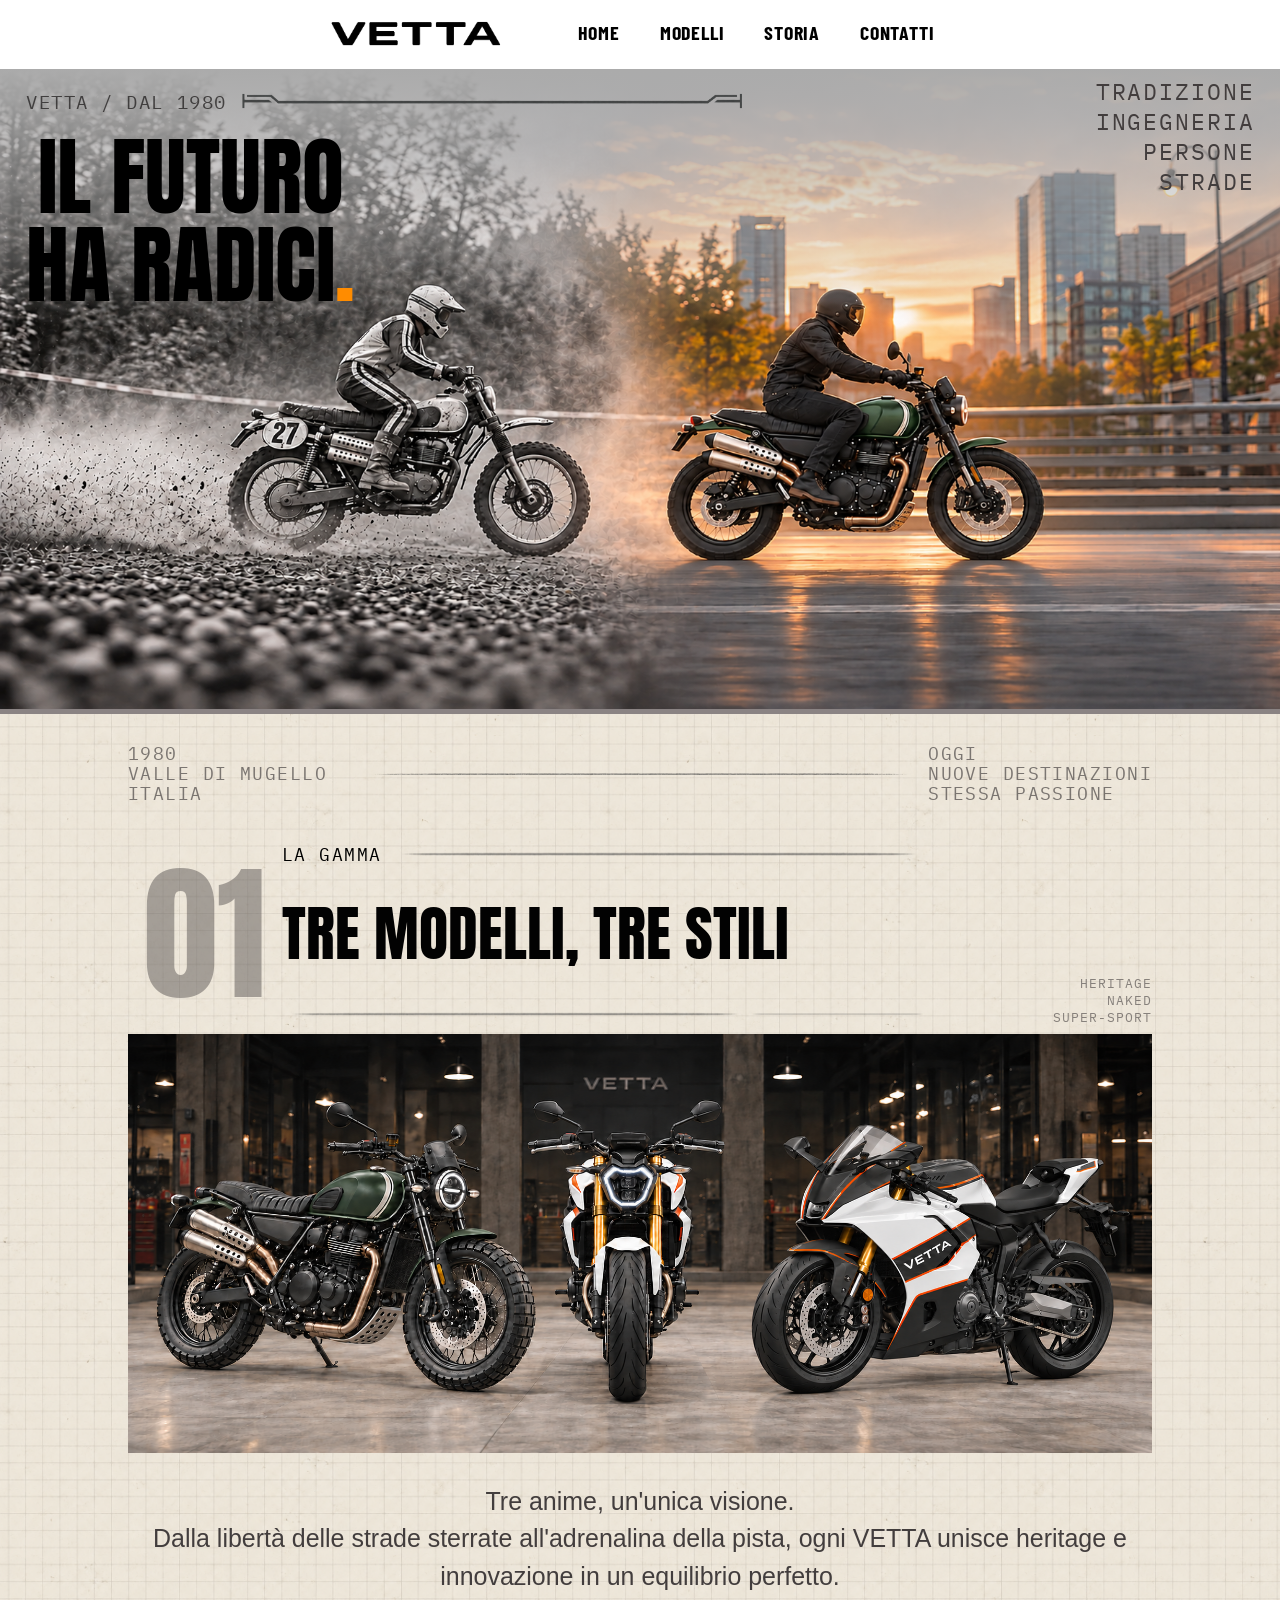
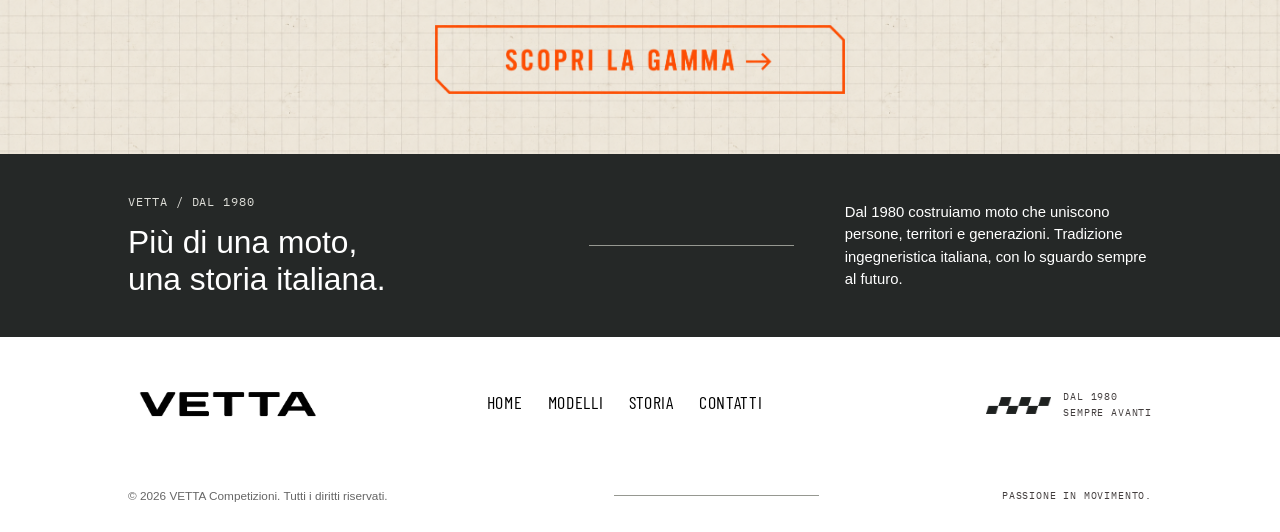
==== index.html @ e98baf02 "defining root" ====
<html>
    <head>
        <meta charset="UTF-8">
        <meta name="viewport" content="width=device-width" />
        <meta name="description" content="Homepage VETTA Competizioni: Scrambler Naked Super-Sport.">
        <title>VETTA - Home</title>
        <link rel="stylesheet" href="style.css">
        <link href="https://fonts.googleapis.com/css2?family=Anton&family=Barlow+Condensed:wght@400;600&family=IBM+Plex+Mono:wght@400&display=swap" rel="stylesheet">
        <link rel="icon" type="image/png" href="img/Logo/favicon.png">
    </head>

    <body>
        <header>

            <div class="nav_menu">
            <nav class="navigator">
                <div class="nav_left">
                    <a href="index.html" class="logo"><img src="img/Logo/Logo VETTA nero su sfondo trasparente.png" alt="logo_vetta" class="img-res"/></a>
                </div>

                <div class="nav_right">
                <ul>
                    <li><a href="index.html">HOME</a></li>
                    <li><a href="modelli.html">MODELLI</a></li>
                    <li><a href="storia.html">STORIA</a></li>
                    <li><a href="contatti.html">CONTATTI</a></li>
                </ul>
                </div>
            </nav>
            </div>

            <cover class="hero">
                <img src="img/Homepage/VETTA-homepage-passato-presente-v4.png" alt="homepage" class="img-res"/>

                <div class="hero2">
                    <div class="hero3_left">
                        <div class="hero4">
                            <div class="hero6_left">
                            <h2 class="font_didascalia">VETTA / DAL 1980</h2>
                            </div>

                            <div class="hero6_right">                            
                            <img src="img/Homepage/Divisore orizzontale tecnico antracite.png" alt="linea_cover" class="img-res"/>
                            </div>
                        </div>

                        <div class="hero5">
                            <h1 class="font_titolo">IL FUTURO<br>HA RADICI<span class="punto_arancione">.</span></h1>
                        </div>
                    </div>

                    <div class="hero3_right">
                        <h3 class="font_didascalia">TRADIZIONE<br>INGEGNERIA<br>PERSONE<br>STRADE</h3>
                    </div>
                </div>
            </cover>



        </header>

        <main>

            <div class="under_hero body_margin">
                <div class="col_20">
                    <h3 class="font_didascalia">1980<br>VALLE DI MUGELLO<br>ITALIA</h3>
                </div>
                <div class="col_60">
                    <img src="img/Homepage/Linea tecnica vintage italiana.png" alt="linea_cover" class="img-res"/>
                </div>    
                <div class="col_20_right">
                    <h3 class="font_didascalia">OGGI<br>NUOVE DESTINAZIONI<br>STESSA PASSIONE</h3>                
                </div>
            </div>

            <div class="title body_margin">

                <div class="title_left">
                    <h3 class="font_titolo">01</h3>
                </div>

                <div class="title_center">
                    <div class="title_2">
                        <div class="title_2_left">
                            <p class="font_didascalia">LA GAMMA</p>
                        </div>
                        <div class="title_2_right">
                            <img src="img/Homepage/Linea tecnica vintage italiana.png" alt="linea_cover" class="img-res"/>
                        </div>
                    </div>

                    <div class="title_3">
                        <h2 class="font_titolo">TRE MODELLI, TRE STILI</h2>
                    </div>
                    
                    <div class="title_4">
                        <div class="title_4_left">
                            <img src="img/Homepage/Linea tecnica vintage italiana.png" alt="linea_cover" class="img-res"/>
                        </div>
                        <div class="title_4_right">
                            <img src="img/Homepage/Linea tecnica vintage italiana.png" alt="linea_cover" class="img-res"/>
                        </div>
                    </div>
                </div>

                <div class="title_right">
                    <h3 class="font_didascalia">HERITAGE<br>NAKED<br>SUPER-SPORT</h3>                
                </div>
            </div>
            
            <div class="body_margin">
                <div>
                    <img src="img/Homepage/VETTA-lineup-officina-restyling.png" alt="lineup" class="img-res"/>
                </div>
                
                <!-- TESTO SOTTO LA LINEUP -->
                <div class="paragrafo_lineup">
                    <p>
                        Tre anime, un'unica visione.<br>
                        Dalla libertà delle strade sterrate all'adrenalina della pista,
                        ogni VETTA unisce heritage e innovazione in un equilibrio perfetto.
                    </p>
                </div>

                <!-- PULSANTE MODELLI -->
                <div class="bottone_gamma">
                    <a href="modelli.html">
                        <img
                            src="img/Homepage/VETTA-pulsante-scopri-la-gamma-trasparente.png"
                            alt="Scopri la gamma"
                            class="img-res"
                        />
                    </a>
                </div>

            </div>
        </main>

        <footer>

            <!-- FASCIA SCURA: PRESENTAZIONE DEL MARCHIO -->
            <div class="footer_presentazione">
                <div class="footer_presentazione_inner body_margin">

                    <div class="footer_presentazione_titolo">
                        <p class="font_didascalia">VETTA / DAL 1980</p>

                        <h2>
                            Più di una moto,<br>
                            una storia italiana.
                        </h2>
                    </div>

                    <div class="footer_presentazione_linea">
                        <div class="linea_footer"></div>
                    </div>

                    <div class="footer_presentazione_testo">
                        <p>
                            Dal 1980 costruiamo moto che uniscono persone,
                            territori e generazioni. Tradizione
                            ingegneristica italiana, con lo sguardo
                            sempre al futuro.
                        </p>
                    </div>

                </div>
            </div>

            <!-- LOGO, MENU E BANDIERINA -->
            <div class="footer_navigazione">
                <nav class="navigator_footer body_margin"
                     aria-label="Navigazione footer">

                    <div class="nav_left_footer">
                        <a href="index.html" class="logo">
                            <img
                                src="img/Logo/Logo VETTA nero su sfondo trasparente.png"
                                alt="VETTA Competizioni - Home"
                                class="img-res"
                            />
                        </a>
                    </div>

                    <div class="nav_right_footer">
                        <ul>
                            <li><a href="index.html">HOME</a></li>
                            <li><a href="modelli.html">MODELLI</a></li>
                            <li><a href="storia.html">STORIA</a></li>
                            <li><a href="contatti.html">CONTATTI</a></li>
                        </ul>
                    </div>

                    <div class="nav_motto_footer">

                        <div class="nav_flag_footer">
                            <img
                                src="img/Homepage/VETTA-bandierina-scacchi-trasparente.png"
                                alt=""
                                class="img-res"
                            />
                        </div>

                        <p class="font_didascalia">
                            DAL 1980<br>
                            SEMPRE AVANTI
                        </p>

                    </div>

                </nav>
            </div>

            <!-- RIGA FINALE -->
            <div class="footer_chiusura body_margin">

                <div class="footer_copyright">
                    <p>
                        © 2026 VETTA Competizioni. Tutti i diritti riservati.
                    </p>
                </div>

                <div class="footer_chiusura_linea">
                    <div class="linea_footer"></div>
                </div>

                <div class="footer_claim">
                    <p class="font_didascalia">
                        PASSIONE IN MOVIMENTO.
                    </p>
                </div>

            </div>

        </footer>

    </body>
</html>
---- style.css ----
*{box-sizing: border-box;}

/* --------------- SELEZIONE FONT ---------------*/
/* <link href="https://fonts.googleapis.com/css2?
family=Anton
&
family=Barlow+Condensed:wght@400;600
&
family=IBM+Plex+Mono:wght@400
&
display=swap" rel="stylesheet"> */

body {
    font-family: Arial, sans-serif;
    font-weight: 400;
    font-size: 20px;
}

.font_titolo {
    font-family: "Anton", sans-serif;
    font-weight: 400;
}

.font_didascalia {
    font-family: "IBM Plex Mono", monospace;
    font-weight: 400;
    letter-spacing: 0.08em;
}

.navigator a {
    font-family: "Barlow Condensed", sans-serif;
    font-weight: 400;
    letter-spacing: 0.04em;
}
/* --------------- FINE SELEZIONE FONT ---------------*/
/* --------------- IMPOSTAZIONI BASE ---------------*/

body, html{ margin:0; padding:0}
main{text-align: center}

body {
    background-image: url("../img/Homepage/Carta\ millimetrata\ greige\ vintage.png");
    background-repeat: repeat;
    background-size: 600px auto;
}

h1, h2, h3, h4, h5, h6{text-align: center; margin: 0;}
a{color:rgb(0, 0, 0);display: block; text-decoration: none;}

.body_margin{margin: 0% 10% 0% 10%;}

/* IMPOSTAZIONI LOGHI */
.logo{display: block; width: 200px; height: auto;}
.img-res{width: 100%; height: auto; display: block; margin-left: none; margin-right: none;}

/* --------------- FINE IMPOSTAZIONI BASE ---------------*/
/* --------------- MENU DI NAVIGAZIONE ---------------*/

.nav_menu{ display: flex; justify-content: center; background-color:#fff}

.navigator {
    display: flex;
    width: 50%;
}

.nav_left {
    display: flex;
    width: 30%;
    justify-content: center;
    align-items: center;
}

.nav_right {
    width: 70%;
    display: flex;
    justify-content: center;    
    align-items: center;
}

.nav_right ul {
    display: flex;
    justify-content: center;
    gap: 20px;
    list-style: none;
}

.nav_right ul li a {
    text-decoration: none;
    font-weight: bold;
    padding: 0px 0px 2px 0px;
    margin: 0px 10px 0px 10px;
    border-bottom: 3px solid transparent;
}

.nav_right ul li a:hover {
    border-bottom-color: darkorange;
}

/* --------------- FINE MENU DI NAVIGAZIONE ---------------*/

/* --------------- HERO IMAGE ---------------*/

.hero{position: relative; display: flex; justify-content: center; border-bottom: 5px solid rgb(138, 131, 131);}
.hero2{position: absolute; display: flex; justify-content: space-between; width: 100%; top: 0; height: 40%;
    background: #ababab;
    background: linear-gradient(180deg, rgba(171, 171, 171, 1) 0%, rgba(199, 199, 199, 0.38) 67%, rgba(255, 255, 255, 0) 100%);
}

.hero3_left{display: flex; flex-direction: column; width: 60%; padding: 0% 2% 0% 2%;}

/* TRADIZIONE INGEGNERIA etc etc */
.hero3_right {display: flex; width: 30%; justify-content: right; container-type: inline-size; padding: 0% 2% 0% 2%;}
.hero3_right h3{font-size: 7cqw; color: #423d3d; text-align: right; padding: 2% 0 0 0;}

/* VETTA 1980 e LINEA */
.hero4{display: flex; height: 25%;}
/* VETTA 1980 (left) e LINEA (right) */
.hero6_left{display: flex; width: 30%; justify-content: left; container-type: inline-size;}
.hero6_left h2{display: flex; font-size: 9cqw; align-items: center; color: #1a1818b8;}
.hero6_right{display: flex; width: 70%; justify-content: right; align-items: center;}
.hero6_right img{height: 25%}

/* FUTURO HA RADICI */
.hero5{display: flex; width: auto; height: 75% ; container-type: inline-size;}
.hero5 h1{font-size: 12cqw; margin: 0; align-items: center; line-height: 1.02;}
.punto_arancione {
    color: darkorange;
    }

/* --------------- FINE HERO IMAGE ---------------*/
/* --------------- BANNER SOTTO HERO IMAGE ---------------*/

.under_hero{display: flex; aspect-ratio: 1024 / 120;}
.under_hero h3{display: flex; font-size: 20px; color: #423d3daa; text-align: left; line-height: 1.1; align-items: center;}
.col_60{display: flex; width: 56%;}
.col_20{display: flex; width: 22%;}
.col_20_right{display: flex; width: 22%; justify-content: right;}

/* --------------- FINE BANNER SOTTO HERO IMAGE ---------------*/
/* --------------- BANNER 2 ---------------*/

.title{display: flex; aspect-ratio: 1024 / 200;}

/* 01 */
.title_left{display: flex; align-items: center; width: 15%; justify-content: center;}
.title_left h3{font-size: 150px; color:#423d3d6d}

/* CORPO CENTRALE */
.title_center{display: flex; flex-direction: column; width: 70%;;}

/* LA GAMMA (left) e RIGA GRIGIA TECNICA (right) */
.title_2{display: flex; height: 20%; width: 100%;;}
.title_2_left{display: flex; align-items: center; width: 15%;}
.title_2_left p{font-size: 18px;}
.title_2_right{display: flex; align-items: center; width: 75%;}

/* TRE MODELLI, TRE STILI */
.title_3{display: flex; height: 60%; align-items: center;}
.title_3 h2{display: flex; font-size:60px; color:#020202; text-align: center;}

/* RIGA TECNICA LEFT e RIGA TECNICA RIGHT */
.title_4{display: flex; height: 20%}
.title_4_left{display: flex; align-items: center; width: 65%;}
.title_4_right{display: flex; align-items: center; width: 25%;}

/* HERITAGE NAKED SUPER-SPORT */
.title_right{display: flex; align-items: center; width: 15%; justify-content: right; align-items: end;}
.title_right h3{display: flex; font-size:20px; color:#423d3d99; text-align: right; margin: 0 0 5% 0;}

/* --------------- FINE BANNER 2 ---------------*/
/* --------------- SEZIONE SOTTO LINEUP --------------- */

.paragrafo_lineup {
    display: flex; justify-content: center;
    padding: 30px 0;
}

.paragrafo_lineup p {
    width: 100%; max-width: 1024px; margin: 0;
    font-size: 20px; line-height: 1.5;
    color: #423d3d; text-align: center;
}

.bottone_gamma {width: 40%; max-width: 420px; margin: 0 auto 60px;}

/* --------------- FASCIA SCURA --------------- */

.footer_presentazione {background-color: #252827; color: #fff; padding: 40px 0;}

.footer_presentazione_inner {display: flex; justify-content: space-between; align-items: center; gap: 30px;}

.footer_presentazione_titolo {width: 40%;}

.footer_presentazione_titolo p {margin: 0 0 15px; font-size: 12px; color: #deded8;}

.footer_presentazione_titolo h2 {margin: 0;
    font-family: Arial, sans-serif; font-weight: 400; font-size: 32px;
    line-height: 1.15; text-align: left;
}

.footer_presentazione_linea {width: 20%;}

.linea_footer {width: 100%; height: 1px; background-color: #969891;}

.footer_presentazione_testo {width: 30%;}

.footer_presentazione_testo p {margin: 0; font-size: 15px; line-height: 1.5;}

/* --------------- NAVIGAZIONE FOOTER --------------- */

footer {background-color: #fff;}

.footer_navigazione {padding: 35px 0;}

.navigator_footer {display: flex; justify-content: space-between; align-items: center; gap: 25px;}

.nav_left_footer {width: 22%;}

.nav_left_footer .logo {width: 100%; max-width: 200px;}

.nav_right_footer {width: 48%;}

.nav_right_footer ul {display: flex; justify-content: center; flex-wrap: wrap; gap: 15px 25px; list-style: none; padding: 0; margin: 0;}

.navigator_footer a {font-family: "Barlow Condensed", sans-serif; font-weight: 400; letter-spacing: 0.04em;}

.nav_right_footer a {font-size: 18px; padding-bottom: 4px; border-bottom: 2px solid transparent;}

.nav_right_footer a:hover {border-bottom-color: darkorange;}

.nav_motto_footer {display: flex; justify-content: flex-end; align-items: center; gap: 12px; width: 25%;}

.nav_flag_footer {width: 65px; flex-shrink: 0;}

.nav_motto_footer p {margin: 0; font-size: 11px; line-height: 1.6; color: #423d3d;}

/* --------------- RIGA FINALE FOOTER --------------- */

.footer_chiusura {display: flex; justify-content: space-between; align-items: center; gap: 25px; padding: 15px 0 30px;}

.footer_copyright {width: 45%;}

.footer_copyright p {margin: 0; font-size: 12px; color: #666;}

.footer_chiusura_linea {width: 20%;}

.footer_claim {width: 30%;}

.footer_claim p {margin: 0; font-size: 11px; color: #423d3d; text-align: right;}



/* --------------- TESTI DINAMICI DESKTOP --------------- */

@media (min-width: 769px) {

    /* CONTENITORI DI RIFERIMENTO */
    .navigator,
    .under_hero,
    .title,
    .title_center,
    .footer_presentazione_inner,
    .navigator_footer,
    .footer_chiusura {
        container-type: inline-size;
    }


    /* MENU SUPERIORE */
    .nav_right ul li a {font-size: 3.10cqw;}


    /* BANNER SOTTO HERO */
    .under_hero h3 {font-size: 1.75cqw;}


    /* NUMERO SEZIONE */
    .title_left h3 {font-size: 14.50cqw;}


    /* LA GAMMA */
    .title_2_left p {font-size: 2.50cqw;}


    /* TITOLO LINEUP */
    .title_3 h2 {font-size: 8.35cqw;}


    /* HERITAGE / NAKED / SUPER-SPORT */
    .title_right h3 {font-size: 1.25cqw;}


    /* PARAGRAFO LINEUP */
    .paragrafo_lineup p {font-size: 1.95cqw;}


    /* FASCIA SCURA */
    .footer_presentazione_titolo p {font-size: 1.15cqw;}

    .footer_presentazione_titolo h2 {font-size: 3.10cqw;}

    .footer_presentazione_testo p {font-size: 1.45cqw;}


    /* MENU FOOTER */
    .nav_right_footer a {font-size: 1.75cqw;}


    /* MOTTO BANDIERINA */
    .nav_motto_footer p {font-size: 1.00cqw;}


    /* COPYRIGHT */
    .footer_copyright p {font-size: 1.15cqw;}


    /* CLAIM FINALE */
    .footer_claim p {font-size: 1.00cqw;}
}



/* --------------- VISUALIZZAZIONE SMARTPHONE --------------- */

@media (max-width: 768px) {

    .body_margin {
        margin: 0 5%;
    }


    /* --------------- MENU SUPERIORE --------------- */

    .navigator {
        width: 90%;
        flex-direction: column;
        align-items: center;
        padding: 20px 0 15px;
        gap: 15px;
    }

    .nav_left,
    .nav_right {
        width: 100%;
        justify-content: center;
    }

    .nav_left .logo {
        width: 180px;
    }

    .nav_right ul {
        justify-content: center;
        flex-wrap: wrap;
        gap: 10px 20px;
        margin: 0;
        padding: 0;
    }

    .nav_right ul li a {
        font-size: 18px;
        margin: 0;
        padding-bottom: 4px;
    }


    /* --------------- HERO --------------- */

.hero {
    display: block;
    overflow: hidden;
}

.hero > img {
    width: 100%;
    height: 62vw;
    object-fit: cover;
    object-position: center;
}

.hero2 {
    height: auto;
    padding: 10px 0 20px;
    border: none;
}

.hero3_left {
    width: 75%;
    padding: 0 4%;
    container-type: inline-size;
}

.hero3_right {
    width: 25%;
    padding: 0 4% 0 0;
    border: none;
}

.hero3_right h3 {
    font-size: 10cqw;
    line-height: 1.4;
    padding: 0;
}

.hero4 {
    height: auto;
    align-items: center;
    gap: 8px;
    margin-bottom: 6px;
}

.hero6_left {
    width: auto;
    flex-shrink: 0;
    container-type: normal;
}

.hero6_left h2 {
    font-size: 4cqw;
    line-height: 1.3;
    text-align: left;
    white-space: nowrap;
}

.hero6_right {
    width: auto;
    flex: 1;
    min-width: 0;
}

.hero6_right img {
    width: 100%;
    height: 6px;
    object-fit: fill;
}

.hero5 {
    height: auto;
    border: none;
}

.hero5 h1 {
    font-size: 9.5cqw;
    line-height: 1.02;
    text-align: left;
}

.punto_arancione {
    font-size: inherit;
}


/* --------------- BANNER SOTTO HERO --------------- */

.under_hero {
    height: auto;
    aspect-ratio: auto;
    align-items: center;
    justify-content: space-between;
    padding: 12px 0 6px;
    border: none;
}

.col_20,
.col_20_right {
    width: 40%;
}

.col_60 {
    width: 15%;
    align-items: center;
}

.col_60 img {
    height: 8px;
    object-fit: fill;
}

.under_hero h3 {
    font-size: 10px;
    line-height: 1.4;
    border: none;
}


/* --------------- TITOLO GAMMA --------------- */

.title {
    height: auto;
    aspect-ratio: auto;
    flex-wrap: nowrap;
    align-items: center;
    padding: 8px 0 14px;
    border: none;
}

.title_left {
    width: 14%;
}

.title_left h3 {
    font-size: 40px;
    line-height: 1;
    border: none;
}

.title_center {
    width: 66%;
    height: auto;
    padding-left: 6px;
    min-width: 0;
    container-type: inline-size;
    border: none;
}

.title_2 {
    height: auto;
    align-items: center;
    gap: 6px;
    margin-bottom: 6px;
    border: none;
}

.title_2_left {
    width: 40%;
}

.title_2_left p {
    margin: 0;
    font-size: 8px;
    white-space: nowrap;
}

.title_2_right {
    width: 55%;
}

.title_3 {
    height: auto;
}

.title_3 h2 {
    font-size: 8cqw;
    line-height: 1.1;
    text-align: left;
    white-space: nowrap;
    border: none;
}

.title_4 {
    height: auto;
    justify-content: space-between;
    margin-top: 6px;
}

.title_2_right img,
.title_4_left img,
.title_4_right img {
    height: 8px;
    object-fit: fill;
}

.title_right {
    width: 20%;
    align-self: center;
    margin: 0;
    padding-left: 5px;
    border: none;
}

.title_right h3 {
    margin: 0;
    font-size: 8px;
    line-height: 1.4;
    text-align: right;
    white-space: nowrap;
    border: none;
}

    /* --------------- SOTTO LINEUP --------------- */

    .paragrafo_lineup {
        padding: 25px 0;
    }

    .paragrafo_lineup p {
        width: 100%;
        max-width: 38ch;
        margin: 0 auto;
        font-size: 14px;
        line-height: 1.6;
        text-wrap: balance;
    }

    .bottone_gamma {
        width: 85%;
        max-width: 350px;
        margin: 0 auto 35px;
        border: none;
    }


    /* --------------- FASCIA SCURA --------------- */

    .footer_presentazione {
        padding: 30px 0;
    }

    .footer_presentazione_inner {
        flex-direction: column;
        align-items: flex-start;
        gap: 20px;
    }

    .footer_presentazione_titolo,
    .footer_presentazione_testo {
        width: 100%;
    }

    .footer_presentazione_titolo p {
        font-size: 11px;
    }

    .footer_presentazione_titolo h2 {
        font-size: 28px;
        line-height: 1.15;
    }

    .footer_presentazione_linea {
        width: 35%;
    }

    .footer_presentazione_testo p {
        font-size: 15px;
        line-height: 1.5;
    }


    /* --------------- NAVIGAZIONE FOOTER --------------- */

    .footer_navigazione {
    padding: 25px 0 20px;
    }

    .navigator_footer {
        flex-direction: row;
        flex-wrap: wrap;
        justify-content: space-between;
        align-items: center;
        gap: 20px 4%;
    }

    /* LOGO A SINISTRA */
    .nav_left_footer {
        width: 42%;
        order: 1;
    }

    .nav_left_footer .logo {
        width: 100%;
        max-width: 150px;
    }

    /* BANDIERINA E MOTTO A DESTRA */
    .nav_motto_footer {
        width: 54%;
        order: 2;
        justify-content: flex-end;
        gap: 8px;
    }

    .nav_flag_footer {
        width: 40px;
    }

    .nav_motto_footer p {
        font-size: 9px;
        line-height: 1.5;
    }

    /* MENU NELLA RIGA SUCCESSIVA */
    .nav_right_footer {
        width: 100%;
        order: 3;
    }

    .nav_right_footer ul {
        flex-wrap: nowrap;
        justify-content: center;
        gap: 16px;
    }

    .nav_right_footer a {
        font-size: 16px;
    }


    /* --------------- CHIUSURA FOOTER --------------- */

    .footer_chiusura {
        flex-direction: row;
        justify-content: space-between;
        align-items: center;
        gap: 4%;
        padding: 12px 0 20px;
    }

    .footer_copyright {
        width: 64%;
        text-align: left;
    }

    .footer_copyright p {
        font-size: 10px;
        line-height: 1.5;
    }

    .footer_claim {
        width: 32%;
    }

    .footer_claim p {
        font-size: 9px;
        line-height: 1.5;
        text-align: right;
    }

    .footer_chiusura_linea {
        display: none;
    }
}
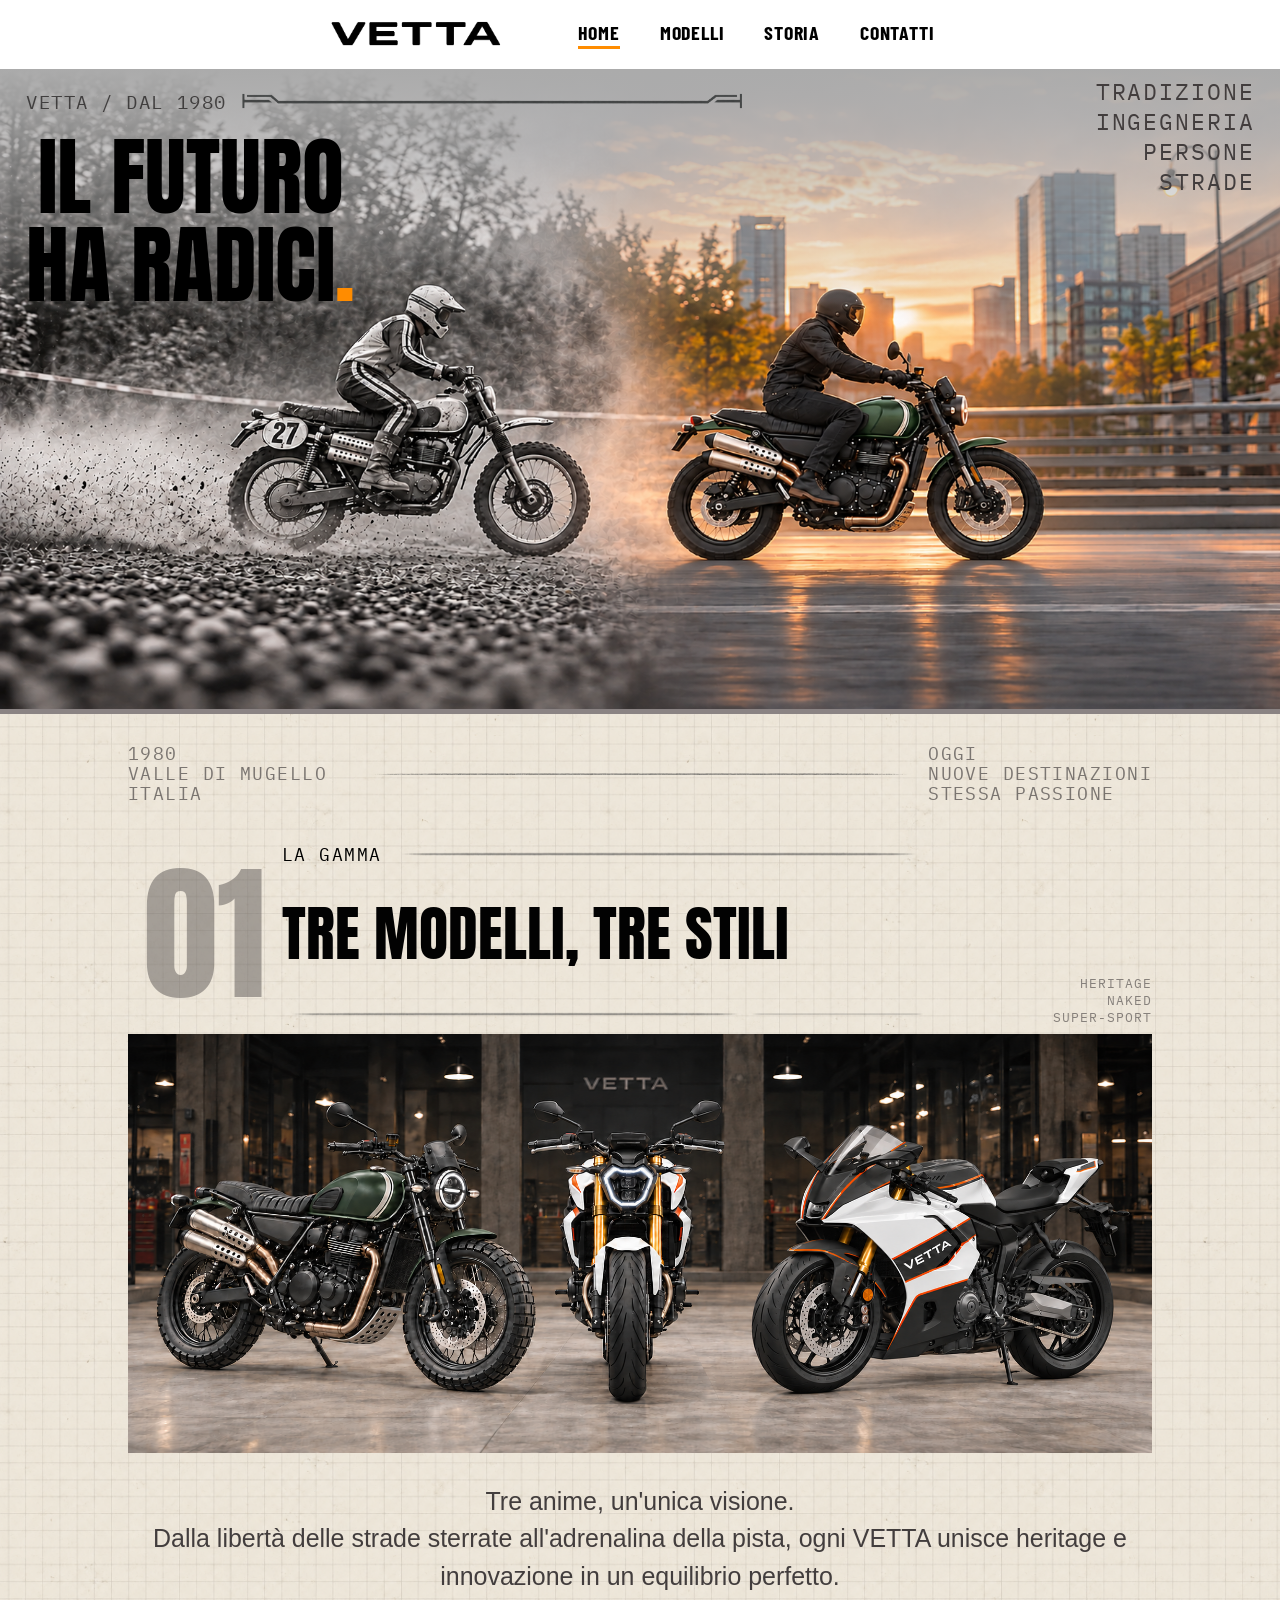
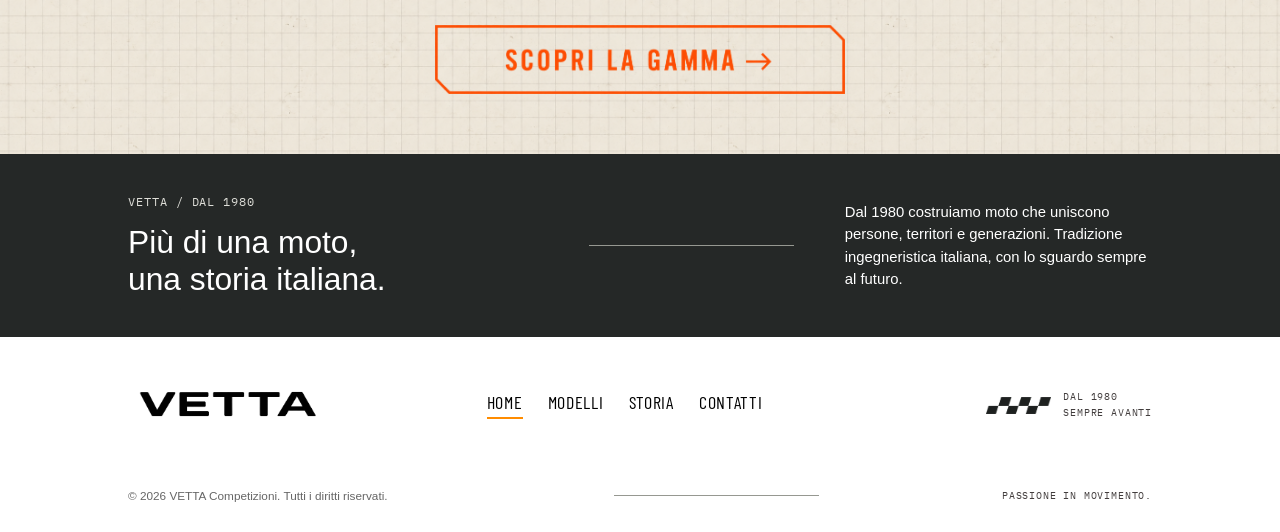
==== commit 42afff9c: "nn" ====
--- a/index.html
+++ b/index.html
@@ -20,7 +20,7 @@
 
                 <div class="nav_right">
                 <ul>
-                    <li><a href="index.html">HOME</a></li>
+                    <li><a href="index.html" aria-current="page">HOME</a></li>
                     <li><a href="modelli.html">MODELLI</a></li>
                     <li><a href="storia.html">STORIA</a></li>
                     <li><a href="contatti.html">CONTATTI</a></li>
@@ -184,7 +184,7 @@
 
                     <div class="nav_right_footer">
                         <ul>
-                            <li><a href="index.html">HOME</a></li>
+                            <li><a href="index.html" aria-current="page">HOME</a></li>
                             <li><a href="modelli.html">MODELLI</a></li>
                             <li><a href="storia.html">STORIA</a></li>
                             <li><a href="contatti.html">CONTATTI</a></li>
@@ -235,4 +235,4 @@
         </footer>
 
     </body>
-</html>+</html>
--- a/style.css
+++ b/style.css
@@ -39,7 +39,7 @@
 main{text-align: center}
 
 body {
-    background-image: url("../img/Homepage/Carta\ millimetrata\ greige\ vintage.png");
+    background-image: url("img/Homepage/Carta\ millimetrata\ greige\ vintage.png");
     background-repeat: repeat;
     background-size: 600px auto;
 }
@@ -728,4 +728,10 @@
     .footer_chiusura_linea {
         display: none;
     }
-}+}
+
+/* Evidenzia la pagina aperta nei menu principale e del footer. */
+.nav_right a[aria-current="page"],
+.nav_right_footer a[aria-current="page"] {
+    border-bottom-color: darkorange;
+}
